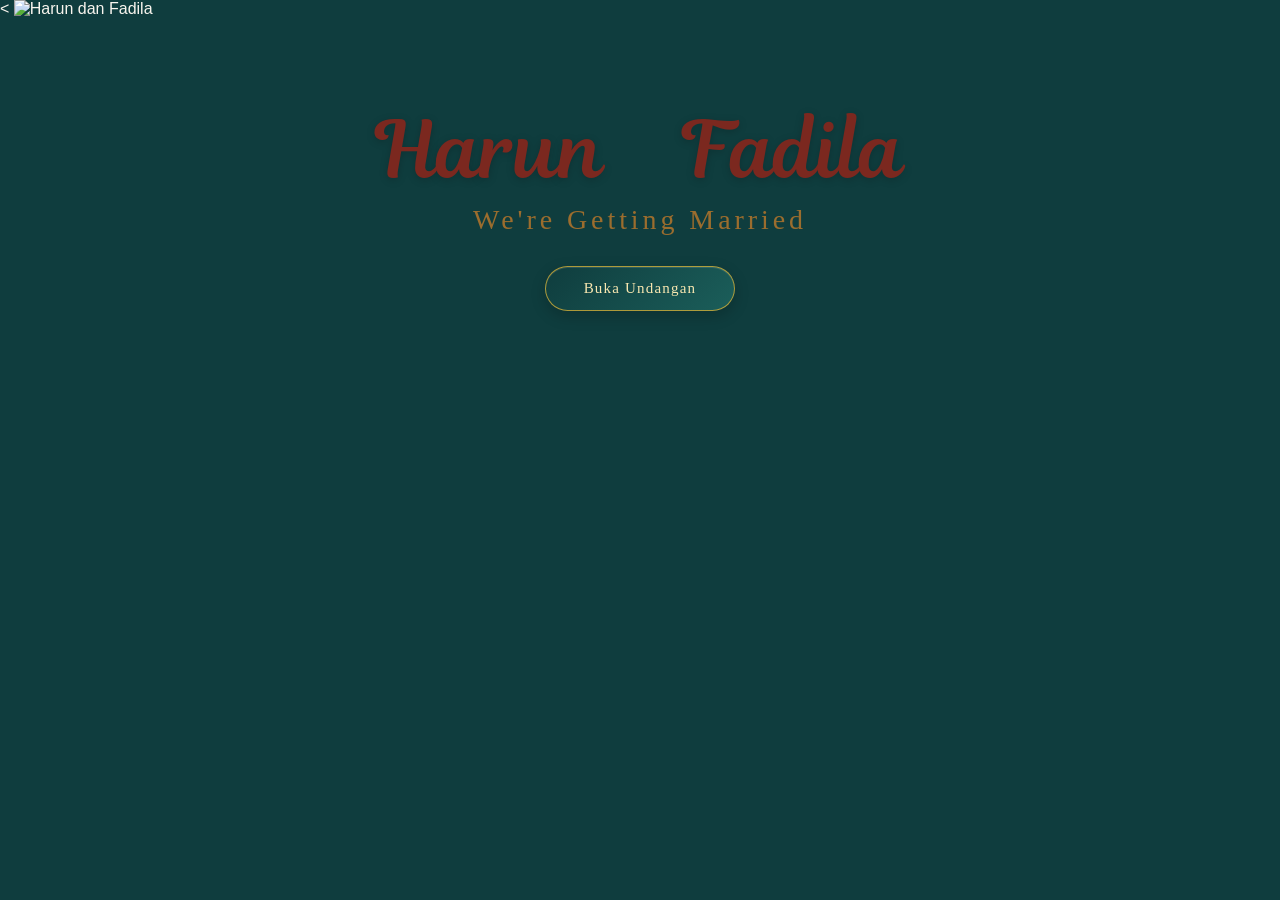
==== index.html @ ce391b6f "Rename Index.html to index.html" ====
<!DOCTYPE html>
<html lang="en">

<<head>

    <meta charset="UTF-8">
    <meta name="viewport" content="width=device-width, initial-scale=1.0">

    <title>HAIFA Wedding — Harun & Fadila</title>

    <meta name="description"
          content="The Wedding of Harun & Fadila — Indonesia • Türkiye">

    <!-- WhatsApp / Social Media Preview -->
    <meta property="og:type" content="website">
    <meta property="og:title" content="The Wedding of Harun & Fadila">
    <meta property="og:description"
          content="Dengan penuh kebahagiaan, kami mengundang Anda untuk hadir di hari istimewa kami.">
    
    <!-- NANTI kita isi setelah hosting -->
    <meta property="og:image" content="">
    <meta property="og:url" content="">

    <link rel="stylesheet" href="css/Style.css">

    <link rel="preconnect" href="https://fonts.googleapis.com">

    <link rel="preconnect"
          href="https://fonts.gstatic.com"
          crossorigin>

</head>

        <img src="images/Haifa-cover.png" alt="Harun dan Fadila">

        <div class="hero-content">
    <h1 class="couple-name">
    <span>Harun</span>

    <span class="rings">
    <span class="ring-test">♡</span>
</span>
    <span>Fadila</span>
</h1>
            <p>We're Getting Married</p>
            <button>Buka Undangan</button>
        </div>

    </div>

<script src="js/script.js"></script>
<script src="js/page5.js"></script>
<script src="js/wishes.js"></script>
</body>
</html>
---- css/Style.css ----
*{
    box-sizing:border-box;
}

html{
    scroll-behavior:smooth;
}

body{
    margin:0;
    background:#0F3D3E;
    color:#F8F5EE;
    font-family:Arial,sans-serif;
}


/* =====================================
   FONT
===================================== */

@font-face{
    font-family:"Magnolia Script";
    src:url("../font/Magnolia Script.otf") format("opentype");
    font-weight:normal;
    font-style:normal;
}


/* =====================================
   HALAMAN 1 — COVER
===================================== */

.hero{
    min-height:100vh;
    position:relative;
    display:flex;
    justify-content:center;
    align-items:center;
    overflow:hidden;
}


/* Cover image */

.hero img{
    position:absolute;
    width:100%;
    height:100%;
    object-fit:contain;
    display:block;
    animation:coverFadeIn 1.8s ease-out forwards;
}


/* Dark overlay */

.hero::after{
    content:"";
    position:absolute;
    inset:0;
    background:rgba(0,0,0,.08);
    z-index:1;
    pointer-events:none;
}


/* Golden sparkle layer */

.hero::before{
    content:"";
    position:absolute;
    inset:-20%;
    z-index:1;
    pointer-events:none;

    background:
        radial-gradient(
            circle at 18% 22%,
            rgba(255,255,255,.65) 0,
            rgba(255,255,255,.25) 2px,
            transparent 5px
        ),
        radial-gradient(
            circle at 78% 28%,
            rgba(212,175,55,.65) 0,
            rgba(212,175,55,.25) 2px,
            transparent 5px
        ),
        radial-gradient(
            circle at 30% 72%,
            rgba(255,255,255,.5) 0,
            rgba(255,255,255,.18) 2px,
            transparent 5px
        ),
        radial-gradient(
            circle at 84% 78%,
            rgba(212,175,55,.55) 0,
            rgba(212,175,55,.2) 2px,
            transparent 5px
        );

    animation:ornamentFloat 10s ease-in-out infinite;
}


/* =====================================
   HERO CONTENT
===================================== */

.hero-content{
    position:relative;
    z-index:2;

    display:flex;
    flex-direction:column;
    align-items:center;
    justify-content:center;

    width:100%;
    height:100%;

    text-align:center;

    padding:10vh 10vw 13vh;

    color:#6b251d;
}


/* Nama mempelai */

.hero-content h1{
    font-family:"Magnolia Script",cursive;
    font-weight:normal;

    font-size:clamp(48px,12vw,78px);

    line-height:1.1;
    letter-spacing:0;

    margin:0 0 10px;

    color:#7b281f;

    text-shadow:
        0 2px 8px rgba(0,0,0,.18);
}


/* Couple name */

.couple-name{
    font-family:"Magnolia Script",cursive !important;

    font-size:clamp(48px,12vw,78px);

    font-weight:normal;
    line-height:1.1;

    display:flex;
    justify-content:center;
    align-items:center;

    gap:12px;

    margin:0;

    opacity:1 !important;
    animation:none !important;
}


/* Semua bagian nama */

.couple-name span{
    display:inline-block;

    opacity:0;
    transform:translateY(25px);
}


/* Harun */

.couple-name span:nth-child(1){
    animation:namaMasuk 1s ease-out .8s forwards;
}


/* Fadila */

.couple-name span:nth-child(3){
    animation:namaMasuk 1s ease-out 2.1s forwards;
}


/* =====================================
   CINCIN
===================================== */

/* =====================================
   CINCIN DI ANTARA NAMA
===================================== */

.couple-name .rings{
    display:inline-flex !important;

    width:55px !important;
    height:45px !important;

    align-items:center;
    justify-content:center;

    flex-shrink:0;

    opacity:0 !important;

    transform:scale(.4);

    animation:ringsMasuk .9s ease-out 1.6s forwards !important;
}


.couple-name .rings img{
    display:block !important;

    width:100% !important;
    height:100% !important;

    object-fit:contain;

    opacity:1 !important;

    visibility:visible !important;
}


/* Animasi cincin */

@keyframes ringsMasuk{

    0%{
        opacity:0;
        transform:scale(.4);
    }

    70%{
        opacity:1;
        transform:scale(1.15);
    }

    100%{
        opacity:1;
        transform:scale(1);
    }
}


/* HP */

@media(max-width:600px){

    .couple-name .rings{
        width:45px !important;
        height:38px !important;
    }
}


/* =====================================
   HERO SUBTITLE
===================================== */

.hero-content p{
    font-family:"Cinzel",serif;

    font-size:clamp(17px,4.8vw,28px);

    font-weight:500;

    letter-spacing:.14em;

    color:#9b6d2e;

    margin:0;

    opacity:0;

    animation:textReveal 1s ease-out 1.6s forwards;
}


/* =====================================
   TOMBOL COVER
===================================== */

.hero-content button{
    position:relative;
    top:30px;

    opacity:0;

    animation:
        buttonReveal 1s ease-out 2s forwards,
        buttonFloat 3s ease-in-out 3s infinite;
}


/* =====================================
   GENERAL BUTTON
===================================== */

button,
.btn,
.button,
a.btn,
a.button{

    font-family:Georgia,serif;

    font-size:15px;
    letter-spacing:1.2px;

    text-decoration:none;

    display:inline-flex;

    align-items:center;
    justify-content:center;

    min-width:190px;

    padding:13px 28px;

    border:1px solid rgba(212,175,55,.8);

    border-radius:30px;

    background:
        linear-gradient(
            135deg,
            #0f3d3e,
            #1b5e5a
        );

    color:#f8e7b0;

    cursor:pointer;

    box-shadow:
        0 5px 15px rgba(0,0,0,.20),
        inset 0 1px 0 rgba(255,255,255,.12);

    transition:
        transform .3s ease,
        box-shadow .3s ease,
        background .3s ease,
        color .3s ease;
}


button:hover,
.btn:hover,
.button:hover,
a.btn:hover,
a.button:hover{

    background:
        linear-gradient(
            135deg,
            #c9a227,
            #e6c765
        );

    color:#0f3d3e;

    transform:translateY(-3px);

    box-shadow:
        0 8px 20px rgba(0,0,0,.25),
        0 0 12px rgba(212,175,55,.35);
}


button:active,
.btn:active,
.button:active,
a.btn:active,
a.button:active{

    transform:translateY(0);

    box-shadow:
        0 3px 8px rgba(0,0,0,.2);
}


/* =====================================
   BUKA UNDANGAN
===================================== */

.open-invitation,
.btn-open,
#openInvitation{

    min-width:210px;

    background:
        linear-gradient(
            135deg,
            #c9a227,
            #e6c765
        );

    color:#0f3d3e;

    font-weight:bold;

    box-shadow:
        0 6px 18px rgba(0,0,0,.25),
        0 0 15px rgba(212,175,55,.25);
}


.open-invitation:hover,
.btn-open:hover,
#openInvitation:hover{

    background:#0f3d3e;

    color:#f8e7b0;

    border-color:#e6c765;
}


/* =====================================
   KILAUAN BINTANG COVER
===================================== */

.hero-content::before{

    content:"✦";

    position:absolute;

    top:18%;
    left:18%;

    font-size:15px;

    color:#D4AF37;

    opacity:0;

    pointer-events:none;

    animation:sparkleOne 4s ease-in-out infinite;
}


.hero-content::after{

    content:"✦";

    position:absolute;

    right:18%;
    bottom:25%;

    font-size:12px;

    color:#D4AF37;

    opacity:0;

    pointer-events:none;

    animation:sparkleTwo 5s ease-in-out 1.5s infinite;
}


/* =====================================
   HALAMAN 2,3,4
===================================== */

.wedding-page{

    min-height:100vh;

    width:100%;

    position:relative;

    display:flex;

    justify-content:center;

    align-items:flex-start;

    padding:70px 25px;

    background:
        radial-gradient(
            circle at center,
            #1B5E5A 0%,
            #0F3D3E 70%
        );

    color:#F8F5EE;

    text-align:center;

    overflow:hidden;
}


/* Bingkai halaman */

.wedding-page::before{

    content:"";

    position:absolute;

    top:10px;
    left:16px;
    right:16px;
    bottom:16px;

    border:1px solid rgba(212,175,55,.45);

    pointer-events:none;

    z-index:1;
}


/* Ornamen atas */

.wedding-page::after{

    content:"✿";

    position:absolute;

    top:10px;
    left:50%;

    transform:translateX(-50%);

    color:#D4AF37;

    font-size:25px;

    text-shadow:
        12px 4px 0 rgba(212,175,55,.45),
        -12px 4px 0 rgba(212,175,55,.45);

    pointer-events:none;

    z-index:2;
}


/* =====================================
   HALAMAN 2
===================================== */

.wedding-content{

    width:100%;

    max-width:600px;

    position:relative;

    animation:fadeIn 1.2s ease;

    z-index:3;
}


.wedding-label{

    margin-top:25px;
    margin-bottom:0;

    font-size:13px;

    letter-spacing:5px;

    color:#D4AF37;
}


.gold-line{

    width:70px;
    height:1px;

    margin:22px auto;

    background:#D4AF37;
}


.wedding-content h1{

    margin:0;

    font-family:"Great Vibes",cursive;

    font-size:clamp(42px,10vw,70px);

    font-weight:500;

    line-height:1;

    color:#F8F5EE;
}


/* =====================================
   ORANG TUA
===================================== */

.parents{

    margin:10px 0 15px;

    font-family:"Cormorant Garamond",serif;

    font-size:18px;

    line-height:1.5;

    color:#CFC9BD;
}


.parents strong{

    color:#F8F5EE;

    font-weight:500;
}


.couple-symbol{

    margin:8px 0;

    font-family:"Cormorant Garamond",serif;

    font-size:42px;

    color:#D4AF37;
}


/* =====================================
   FOTO ORANG
===================================== */

.person{

    text-align:center;

    margin:20px auto;
}


.person-photo{

    width:150px;
    height:150px;

    margin:0 auto;

    border-radius:50%;

    overflow:hidden;

    border:3px solid #D4AF37;

    box-shadow:
        0 8px 25px rgba(0,0,0,.22),
        0 0 0 5px rgba(212,175,55,.08),
        0 0 18px rgba(212,175,55,.18);

    transition:
        transform .5s ease,
        box-shadow .5s ease;
}


.person-photo img{

    width:100%;
    height:100%;

    object-fit:cover;

    display:block;
}


/* Nama */

.person h1{

    margin:14px 0 6px;

    font-family:Georgia,serif;

    font-size:18px;

    font-weight:300;

    color:#D4AF37;
}


/* =====================================
   ANIMASI FOTO HALAMAN 2
===================================== */

.page-two .groom .person-photo{

    opacity:0;

    transform:
        translateX(-70px)
        scale(.85);

    animation:
        groomPhotoIn 1.2s ease-out .8s forwards,
        goldenGlow 4s ease-in-out 2s infinite;
}


.page-two .bride .person-photo{

    opacity:0;

    transform:
        translateX(70px)
        scale(.85);

    animation:
        bridePhotoIn 1.2s ease-out 1.8s forwards,
        goldenGlow 4s ease-in-out 3s infinite;
}


.page-two .person-photo:hover{

    transform:scale(1.04);

    box-shadow:
        0 10px 30px rgba(212,175,55,.35);
}


/* =====================================
   FOTO COUPLE FRAME
===================================== */

.couple-frame{

    width:min(72vw,300px);

    aspect-ratio:3 / 4;

    margin:25px auto;

    padding:7px;

    border:1px solid #D4AF37;

    border-radius:150px 150px 20px 20px;

    background:rgba(212,175,55,.08);

    overflow:hidden;
}


.couple-frame img{

    width:100%;
    height:100%;

    object-fit:cover;

    display:block;

    border-radius:
        145px 145px 15px 15px;
}


/* =====================================
   PESAN
===================================== */

.wedding-message{

    margin-top:25px;

    font-size:16px;

    line-height:1.8;

    color:#EAE7DF;
}


.wedding-message.english{

    margin-top:12px;

    font-family:"Cormorant Garamond",serif;

    font-size:20px;

    font-style:italic;

    color:#D8D3C8;
}


.ornament{

    margin:25px 0 15px;

    font-size:25px;

    color:#D4AF37;
}


.wedding-date{

    margin:0;

    font-size:20px;

    letter-spacing:6px;

    color:#D4AF37;
}


.location{

    margin-top:12px;

    font-size:13px;

    letter-spacing:3px;

    color:#CFCBC2;
}


.next-page{

    margin-top:30px;

    padding:13px 30px;

    border:1px solid #D4AF37;

    border-radius:30px;

    background:transparent;

    color:#D4AF37;

    font-size:14px;

    letter-spacing:2px;

    cursor:pointer;

    transition:.3s;
}


.next-page:hover{

    background:#D4AF37;

    color:#0F3D3E;
}


/* =====================================
   HALAMAN 3 — OUR STORY
===================================== */

.story-section{

    width:100%;

    max-width:600px;

    text-align:center;

    position:relative;

    z-index:3;
}


.story-line{

    width:1px;

    height:50px;

    margin:0 auto 25px;

    background:#D4AF37;
}


.story-label{

    margin:0;

    font-size:12px;

    letter-spacing:5px;

    color:#D4AF37;
}


.story-section h2{

    margin:25px 0 30px;

    font-family:"Cormorant Garamond",serif;

    font-size:clamp(40px,10vw,65px);

    font-weight:500;

    line-height:1;

    color:#F8F5EE;
}


.story-text{

    font-size:16px;

    line-height:1.9;

    color:#E6E2D9;

    margin:0 auto 20px;
}


.story-text.english{

    font-family:"Cormorant Garamond",serif;

    font-size:20px;

    font-style:italic;

    color:#CFC9BD;
}


.story-moment{

    margin:45px auto;

    padding:30px 20px;

    border:1px solid rgba(212,175,55,.3);

    border-radius:20px;

    background:rgba(0,0,0,.08);
}


.story-date{

    display:block;

    font-size:11px;

    letter-spacing:4px;

    color:#D4AF37;

    margin-bottom:20px;
}


.story-quote{

    font-family:"Cormorant Garamond",serif;

    font-size:26px;

    line-height:1.5;

    color:#F8F5EE;

    margin:25px auto 10px;
}


.story-quote.english{

    font-size:23px;

    font-style:italic;

    color:#D8D1C5;
}


.story-note{

    font-size:13px;

    letter-spacing:1px;

    color:#D4AF37;

    margin-top:5px;
}


.story-note.english{

    font-family:"Cormorant Garamond",serif;

    font-size:17px;

    font-style:italic;

    color:#BDB7AC;
}


.story-chapter{

    margin-top:60px;
}


.story-final{

    text-align:center;

    margin-top:70px;

    padding-bottom:30px;
}


.story-final-line{

    width:60px;

    height:1px;

    margin:15px auto;

    background:#D4AF37;
}


.story-final p{

    font-family:"Cormorant Garamond",serif;

    font-size:28px;

    font-style:italic;

    color:#F8F5EE;
}


.story-final span{

    display:block;

    margin-top:20px;

    font-family:"Cormorant Garamond",serif;

    font-size:32px;

    color:#D4AF37;
}


/* =====================================
   HALAMAN 4 — WEDDING DETAIL
===================================== */

.details-section{

    width:100%;

    max-width:600px;

    text-align:center;

    position:relative;

    z-index:3;
}


.details-section h2{

    margin:25px 0 40px;

    font-family:"Cormorant Garamond",serif;

    font-size:clamp(42px,10vw,65px);

    font-weight:500;

    color:#F8F5EE;
}


/* =====================================
   TANGGAL
===================================== */

.date-card{

    display:flex;

    flex-direction:column;

    align-items:center;

    padding:25px 20px;

    border-top:1px solid rgba(212,175,55,.35);

    border-bottom:1px solid rgba(212,175,55,.35);
}


.date-day{

    font-family:"Cormorant Garamond",serif;

    font-size:75px;

    line-height:.9;

    color:#D4AF37;
}


.date-month{

    margin-top:10px;

    font-size:13px;

    letter-spacing:7px;

    color:#F8F5EE;
}


.date-year{

    margin-top:8px;

    font-family:"Cormorant Garamond",serif;

    font-size:25px;

    color:#CFC9BD;
}


.details-ornament{

    margin:25px 0;

    font-size:24px;

    color:#D4AF37;
}


/* =====================================
   COUNTDOWN
===================================== */

.countdown{

    display:flex;

    justify-content:center;

    align-items:center;

    gap:8px;

    width:100%;

    max-width:420px;

    margin:20px auto 30px;
}


.count-box{

    width:78px;

    padding:12px 5px;

    border:1px solid rgba(212,175,55,.35);

    border-radius:12px;

    background:rgba(0,0,0,.08);
}


.count-box span{

    display:block;

    font-family:"Cormorant Garamond",serif;

    font-size:30px;

    line-height:1;

    color:#D4AF37;
}


.count-box small{

    display:block;

    margin-top:6px;

    font-size:8px;

    letter-spacing:1px;

    color:#CFC9BD;
}


/* =====================================
   AKAD
===================================== */

.event-card{

    margin:20px auto;

    padding:30px 20px;

    border:1px solid rgba(212,175,55,.3);

    border-radius:20px;

    background:rgba(0,0,0,.08);
}


.event-label{

    display:block;

    font-size:11px;

    letter-spacing:4px;

    color:#D4AF37;
}


.event-time{

    margin:20px 0 5px;

    font-family:"Cormorant Garamond",serif;

    font-size:38px;

    color:#F8F5EE;
}


.event-note{

    margin:0;

    font-family:"Cormorant Garamond",serif;

    font-style:italic;

    color:#CFC9BD;
}


/* =====================================
   LOKASI
===================================== */

.location-card{

    margin-top:25px;

    padding:30px 20px;

    border:1px solid rgba(212,175,55,.3);

    border-radius:20px;
}


.location-card h3{

    margin:20px 0 15px;

    font-family:"Cormorant Garamond",serif;

    font-size:28px;

    font-weight:500;

    color:#F8F5EE;
}


.location-card p{

    font-size:15px;

    line-height:1.9;

    color:#D8D3C8;
}


.details-message{

    margin:40px auto 15px;

    font-size:16px;

    line-height:1.9;

    color:#E6E2D9;
}


.details-message.english{

    font-family:"Cormorant Garamond",serif;

    font-size:20px;

    font-style:italic;

    color:#CFC9BD;
}


/* =====================================
   HALAMAN 5
===================================== */

.page-five{

    min-height:100vh;

    padding:45px 20px 50px;

    box-sizing:border-box;
}


.page-five .location-section{

    width:100%;

    max-width:700px;

    margin:0 auto;

    text-align:center;
}


.page-five .story-label{

    margin:10px 0 8px;
}


.page-five h2{

    margin:18px 0 12px;
}


.page-five .venue-card{

    margin:10px auto;

    padding:5px 20px;
}


.page-five .venue-card h3{

    margin:10px 0;
}


.page-five .venue-card p{

    margin:10px 0;

    line-height:1.6;
}


/* =====================================
   GOOGLE MAP
===================================== */

.page-five .map-card{

    width:100%;

    height:150px;

    overflow:hidden;

    border-radius:18px;

    margin:12px auto;
}


.page-five .map-button{

    display:inline-block;

    padding:11px 28px;

    margin:8px 0;

    border:1px solid #D4AF37;

    border-radius:30px;

    background:transparent;

    color:inherit;

    text-decoration:none;
}


/* =====================================
   RSVP
===================================== */

.page-five .rsvp-section{

    margin-top:-30px;

    padding:18px 10px 10px;
}


.page-five .rsvp-section h2{

    margin:5px 0 8px;
}


.page-five .rsvp-text{

    margin:5px 0;
}


/* =====================================
   WEDDING GIFT
===================================== */

.page-five .gift-section{

    margin:0;

    padding:18px 10px 10px;
}


.page-five .gift-section h2{

    margin:5px 0 8px;
}


.page-five .gift-text{

    margin:5px 0 12px;
}


/* =====================================
   ACCOUNT CARD
===================================== */

.page-five .account-card{

    width:100%;

    max-width:360px;

    margin:10px auto;

    padding:20px;

    border:1px solid rgba(212,175,55,.5);

    border-radius:18px;

    background:rgba(255,255,255,.04);

    text-align:center;
}


.page-five .bank-name{

    margin:0 0 8px;
}


.page-five .account-number{

    margin:5px 0;

    font-size:24px;

    letter-spacing:2px;
}


.page-five .account-holder{

    display:block !important;

    visibility:visible !important;

    opacity:1 !important;

    margin:5px 0 0 !important;

    padding:0 !important;

    color:#ffffff !important;

    font-size:14px;

    line-height:1.5;
}


.parent-location{

    margin-top:4px;

    font-size:12px;

    letter-spacing:1px;

    opacity:.75;
}


/* =====================================
   PAGE 5 → PAGE 6
===================================== */

.page-five-next{

    width:100%;

    text-align:center;

    margin-top:5px;

    padding:0 0 10px;
}


.page-five-next #wishesButton{

    position:static !important;

    display:inline-block !important;

    margin:0 auto !important;

    padding:11px 28px;

    transform:none !important;

    float:none !important;
}


/* =====================================
   HILANGKAN GARIS DI PAGE 5 & 6
===================================== */

.page-five .story-line,
.page-six .story-line{

    display:none !important;
}


/* =====================================
   ANIMATIONS
===================================== */

@keyframes fadeIn{

    from{

        opacity:0;

        transform:translateY(25px);
    }

    to{

        opacity:1;

        transform:translateY(0);
    }
}


@keyframes coverFadeIn{

    from{

        opacity:0;

        transform:scale(1.04);
    }

    to{

        opacity:1;

        transform:scale(1);
    }
}


@keyframes textReveal{

    from{

        opacity:0;

        transform:translateY(18px);
    }

    to{

        opacity:1;

        transform:translateY(0);
    }
}


@keyframes buttonReveal{

    from{

        opacity:0;

        transform:
            translateY(20px)
            scale(.95);
    }

    to{

        opacity:1;

        transform:
            translateY(0)
            scale(1);
    }
}


@keyframes buttonFloat{

    0%{
        transform:translateY(0);
    }

    50%{
        transform:translateY(-5px);
    }

    100%{
        transform:translateY(0);
    }
}


@keyframes namaMasuk{

    from{

        opacity:0;

        transform:translateY(25px);
    }

    to{

        opacity:1;

        transform:translateY(0);
    }
}


@keyframes ringsMasuk{

    0%{

        opacity:0;

        transform:scale(.4);
    }

    70%{

        opacity:1;

        transform:scale(1.15);
    }

    100%{

        opacity:1;

        transform:scale(1);
    }
}


@keyframes groomPhotoIn{

    from{

        opacity:0;

        transform:
            translateX(-70px)
            scale(.85);
    }

    to{

        opacity:1;

        transform:
            translateX(0)
            scale(1);
    }
}


@keyframes bridePhotoIn{

    from{

        opacity:0;

        transform:
            translateX(70px)
            scale(.85);
    }

    to{

        opacity:1;

        transform:
            translateX(0)
            scale(1);
    }
}


@keyframes goldenGlow{

    0%{

        box-shadow:
            0 8px 25px rgba(0,0,0,.22),
            0 0 0 5px rgba(212,175,55,.08),
            0 0 12px rgba(212,175,55,.12);
    }

    50%{

        box-shadow:
            0 8px 25px rgba(0,0,0,.22),
            0 0 0 5px rgba(212,175,55,.12),
            0 0 28px rgba(212,175,55,.35);
    }

    100%{

        box-shadow:
            0 8px 25px rgba(0,0,0,.22),
            0 0 0 5px rgba(212,175,55,.08),
            0 0 12px rgba(212,175,55,.12);
    }
}


@keyframes ornamentFloat{

    0%{

        transform:
            translate(0,0)
            scale(1);

        opacity:.45;
    }

    25%{

        transform:
            translate(10px,-12px)
            scale(1.03);

        opacity:.75;
    }

    50%{

        transform:
            translate(-8px,-20px)
            scale(1.06);

        opacity:.5;
    }

    75%{

        transform:
            translate(-14px,-8px)
            scale(1.03);

        opacity:.8;
    }

    100%{

        transform:
            translate(0,0)
            scale(1);

        opacity:.45;
    }
}


@keyframes sparkleOne{

    0%,100%{

        opacity:0;

        transform:
            scale(.4)
            rotate(0deg);
    }

    50%{

        opacity:.9;

        transform:
            scale(1.35)
            rotate(45deg);
    }
}


@keyframes sparkleTwo{

    0%,100%{

        opacity:0;

        transform:
            scale(.4)
            rotate(0deg);
    }

    50%{

        opacity:.75;

        transform:
            scale(1.25)
            rotate(45deg);
    }
}


/* =====================================
   MOBILE
===================================== */

@media(max-width:600px){

    .couple-name{

        gap:8px;

        font-size:
            clamp(44px,12vw,65px);
    }


    .couple-name .cincin{

        width:45px;

        height:38px;
    }


    .page-two .person-photo{

        width:165px;

        height:165px;
    }


    .hero::before{

        animation-duration:12s;
    }


    .hero-content::before{

        left:12%;

        top:16%;

        font-size:13px;
    }


    .hero-content::after{

        right:12%;

        bottom:23%;

        font-size:10px;
    }
}


@media(max-width:450px){

    .wedding-page{

        padding:55px 20px;
    }


    .countdown{

        gap:5px;

        margin:15px auto 25px;
    }


    .count-box{

        width:70px;

        padding:10px 3px;
    }


    .count-box span{

        font-size:26px;
    }


    .count-box small{

        font-size:7px;

        letter-spacing:.5px;
    }
}

/* =====================================================
   HAIFA WEDDING
   ORNAMEN FOTO MEMPELAI
   Ornamen berada di belakang foto
===================================================== */


/* Area foto */

.page-two .person-photo{
    position:relative;

    z-index:1;

    border:3px solid #D4AF37;

    box-shadow:
        0 8px 25px rgba(0,0,0,.22),
        0 0 0 5px rgba(212,175,55,.08),
        0 0 20px rgba(212,175,55,.18);

    background:transparent;

    overflow:visible;
}


/* =====================================================
   ORNAMEN DI BELAKANG FOTO
===================================================== */

.page-two .person-photo::before{

    content:"";

    position:absolute;

    width:135%;
    height:135%;

    left:50%;
    top:50%;

    transform:translate(-50%,-50%);

    background-image:
        url("../images/ornamen.png");

    background-repeat:no-repeat;

    background-position:center;

    background-size:contain;

    z-index:-1;

    pointer-events:none;

    opacity:.85;
}


/* =====================================================
   FOTO TETAP DI DEPAN
===================================================== */

.page-two .person-photo img{

    position:relative;

    z-index:2;

    width:100%;
    height:100%;

    object-fit:cover;

    display:block;

    border-radius:50%;
}


/* =====================================================
   MOBILE
===================================================== */

@media(max-width:600px){

    .page-two .person-photo::before{

        width:135%;
        height:135%;

    }

}
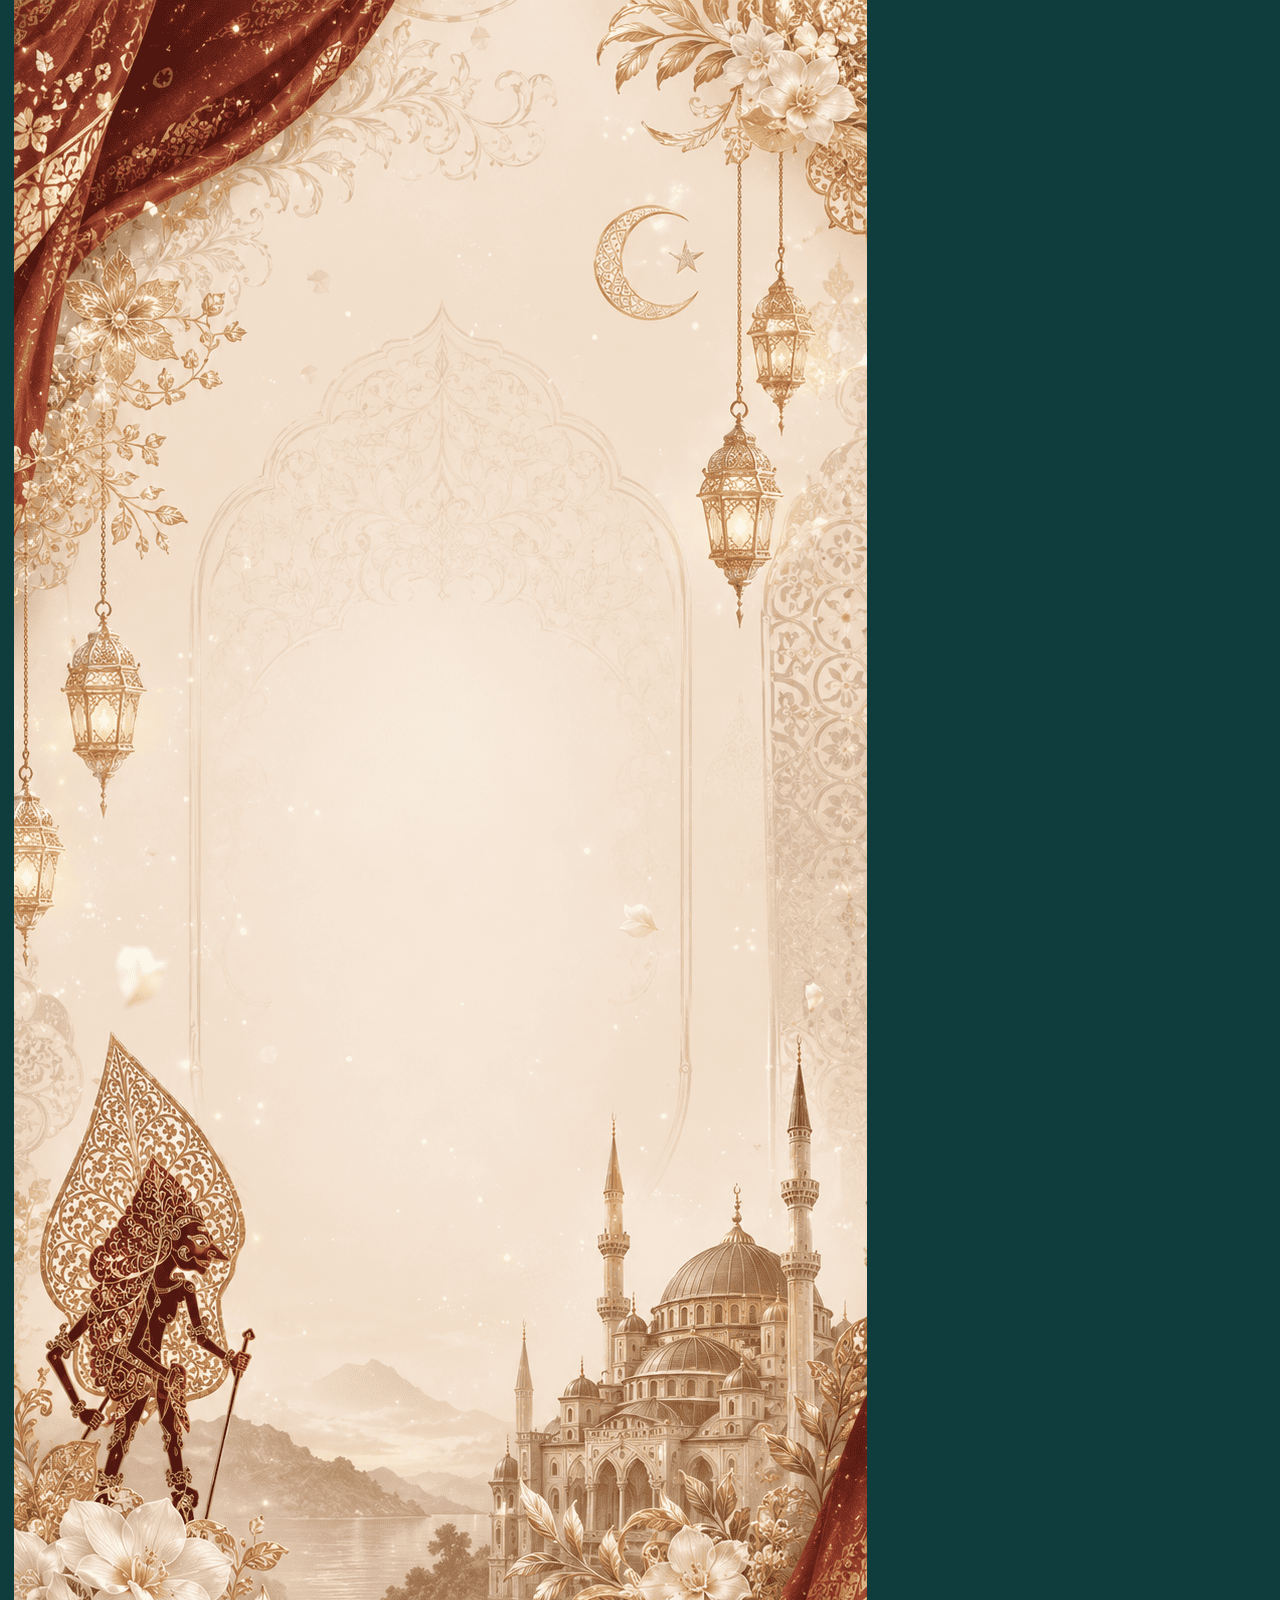
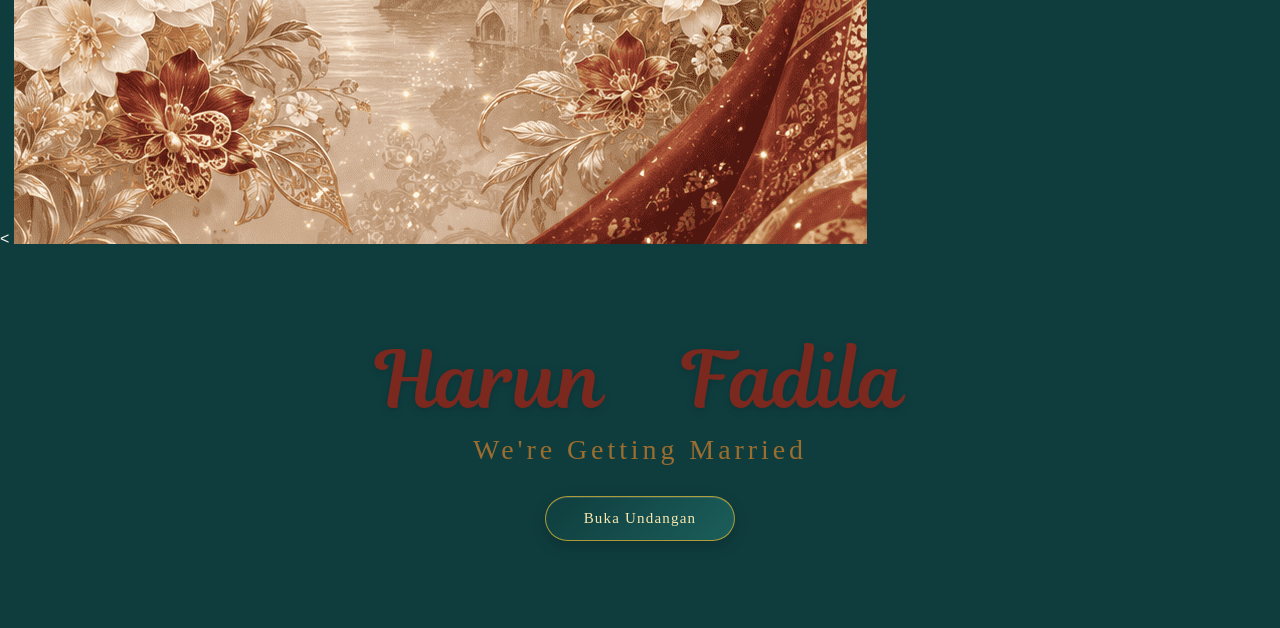
==== commit 631dbc7d: "Update index.html" ====
--- a/index.html
+++ b/index.html
@@ -31,7 +31,7 @@
 
 </head>
 
-        <img src="images/Haifa-cover.png" alt="Harun dan Fadila">
+        <img src="images/cover.png" alt="Harun dan Fadila">
 
         <div class="hero-content">
     <h1 class="couple-name">
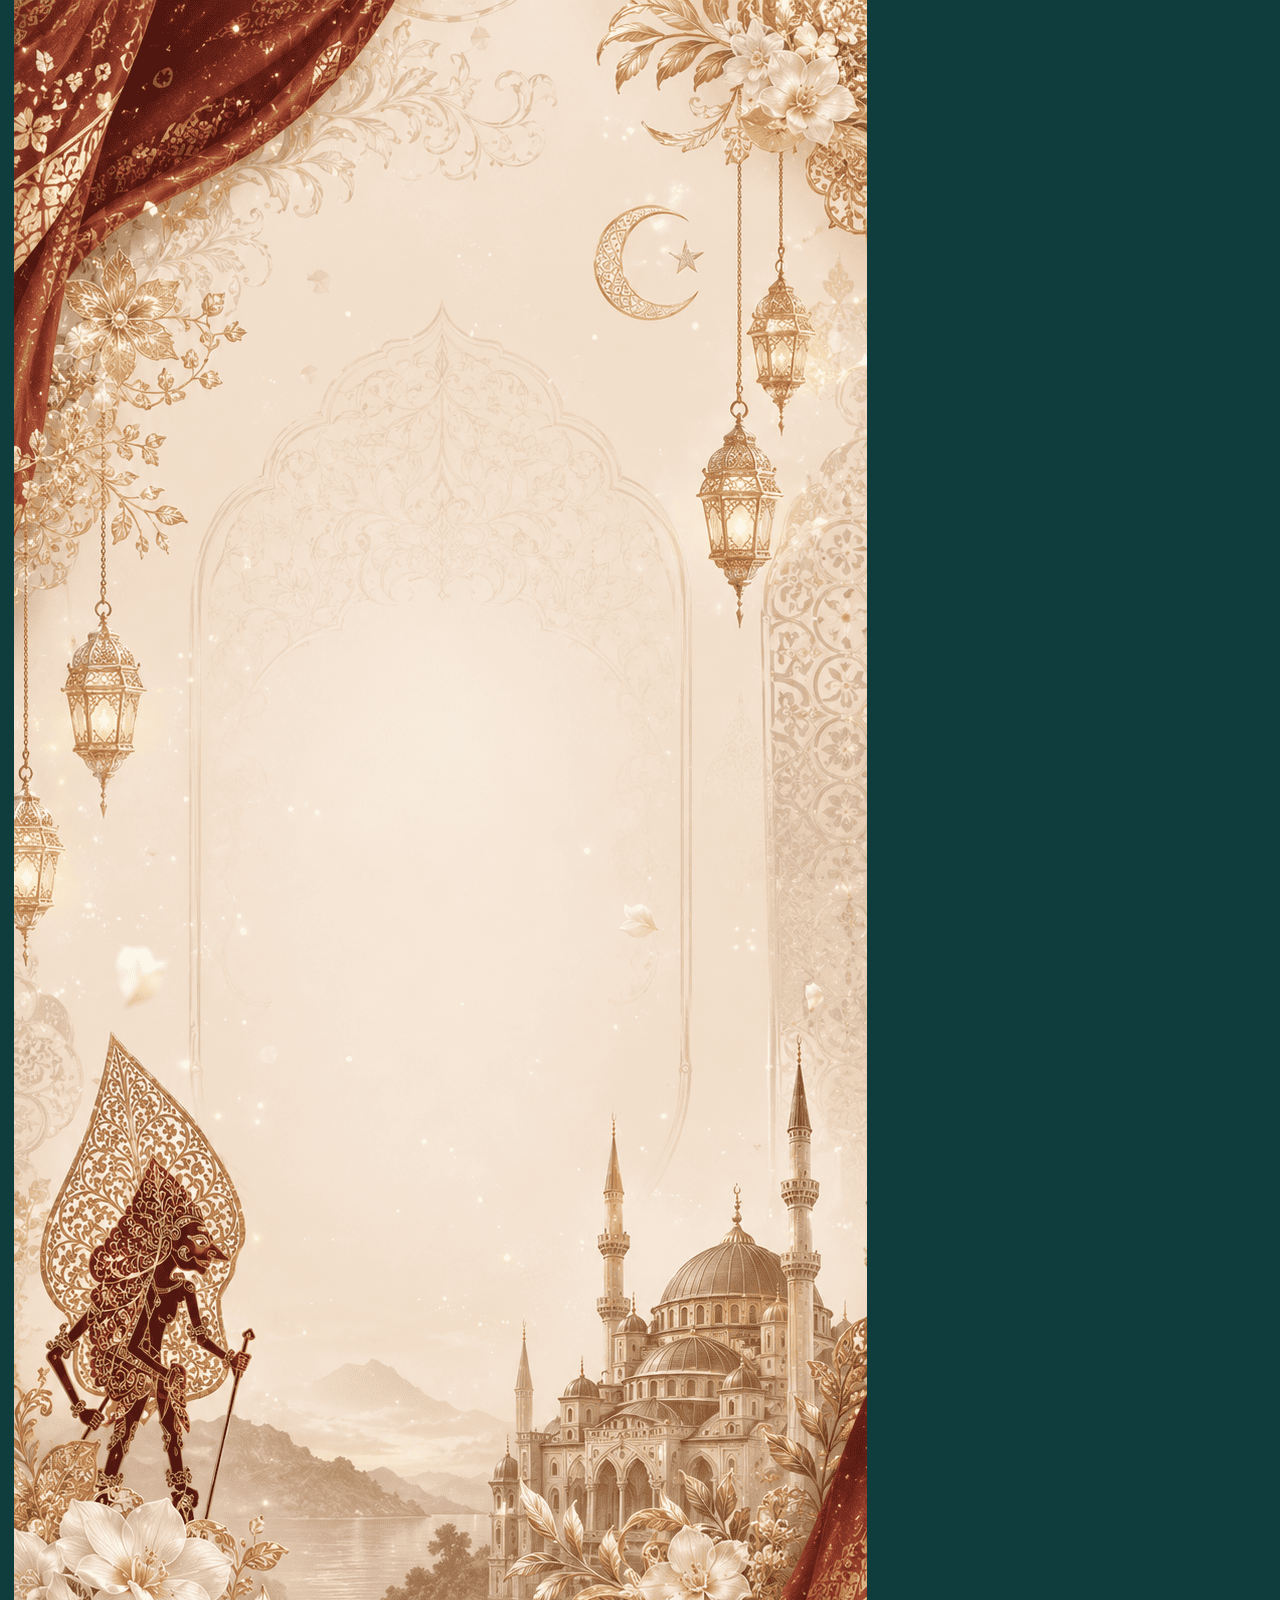
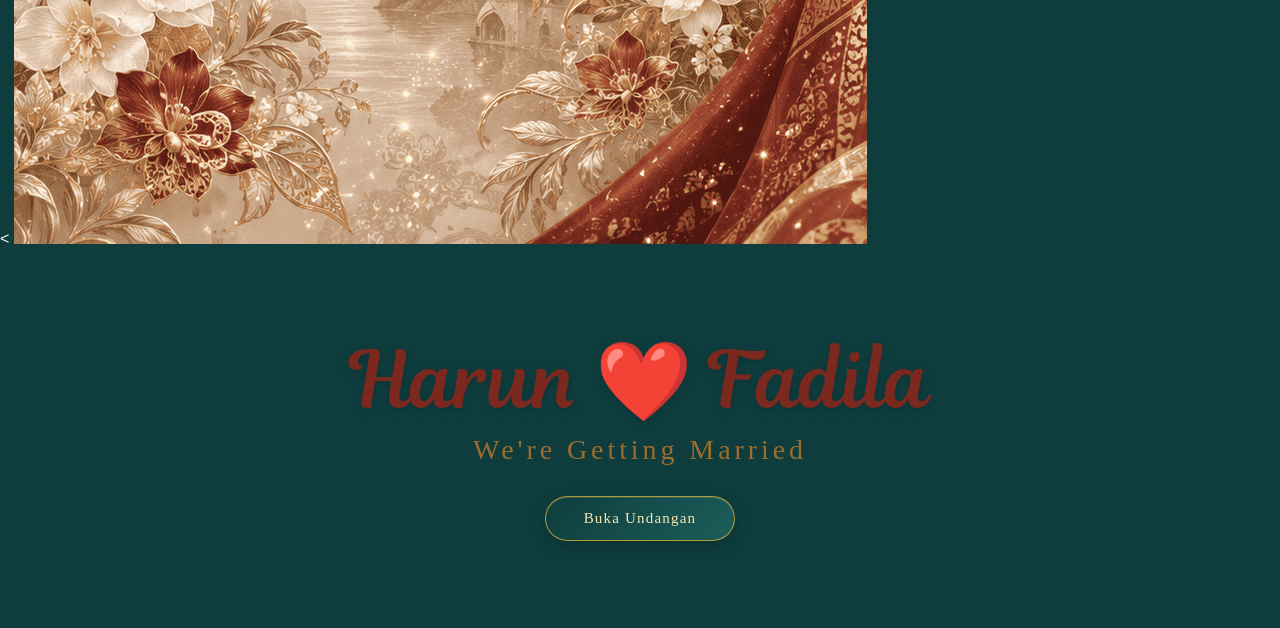
==== commit 41ca8550: "Update index.html" ====
--- a/index.html
+++ b/index.html
@@ -33,15 +33,8 @@
 
         <img src="images/cover.png" alt="Harun dan Fadila">
 
-        <div class="hero-content">
-    <h1 class="couple-name">
-    <span>Harun</span>
-
-    <span class="rings">
-    <span class="ring-test">♡</span>
-</span>
-    <span>Fadila</span>
-</h1>
+                <div class="hero-content">
+            <h1>Harun ❤️ Fadila</h1>
             <p>We're Getting Married</p>
             <button>Buka Undangan</button>
         </div>
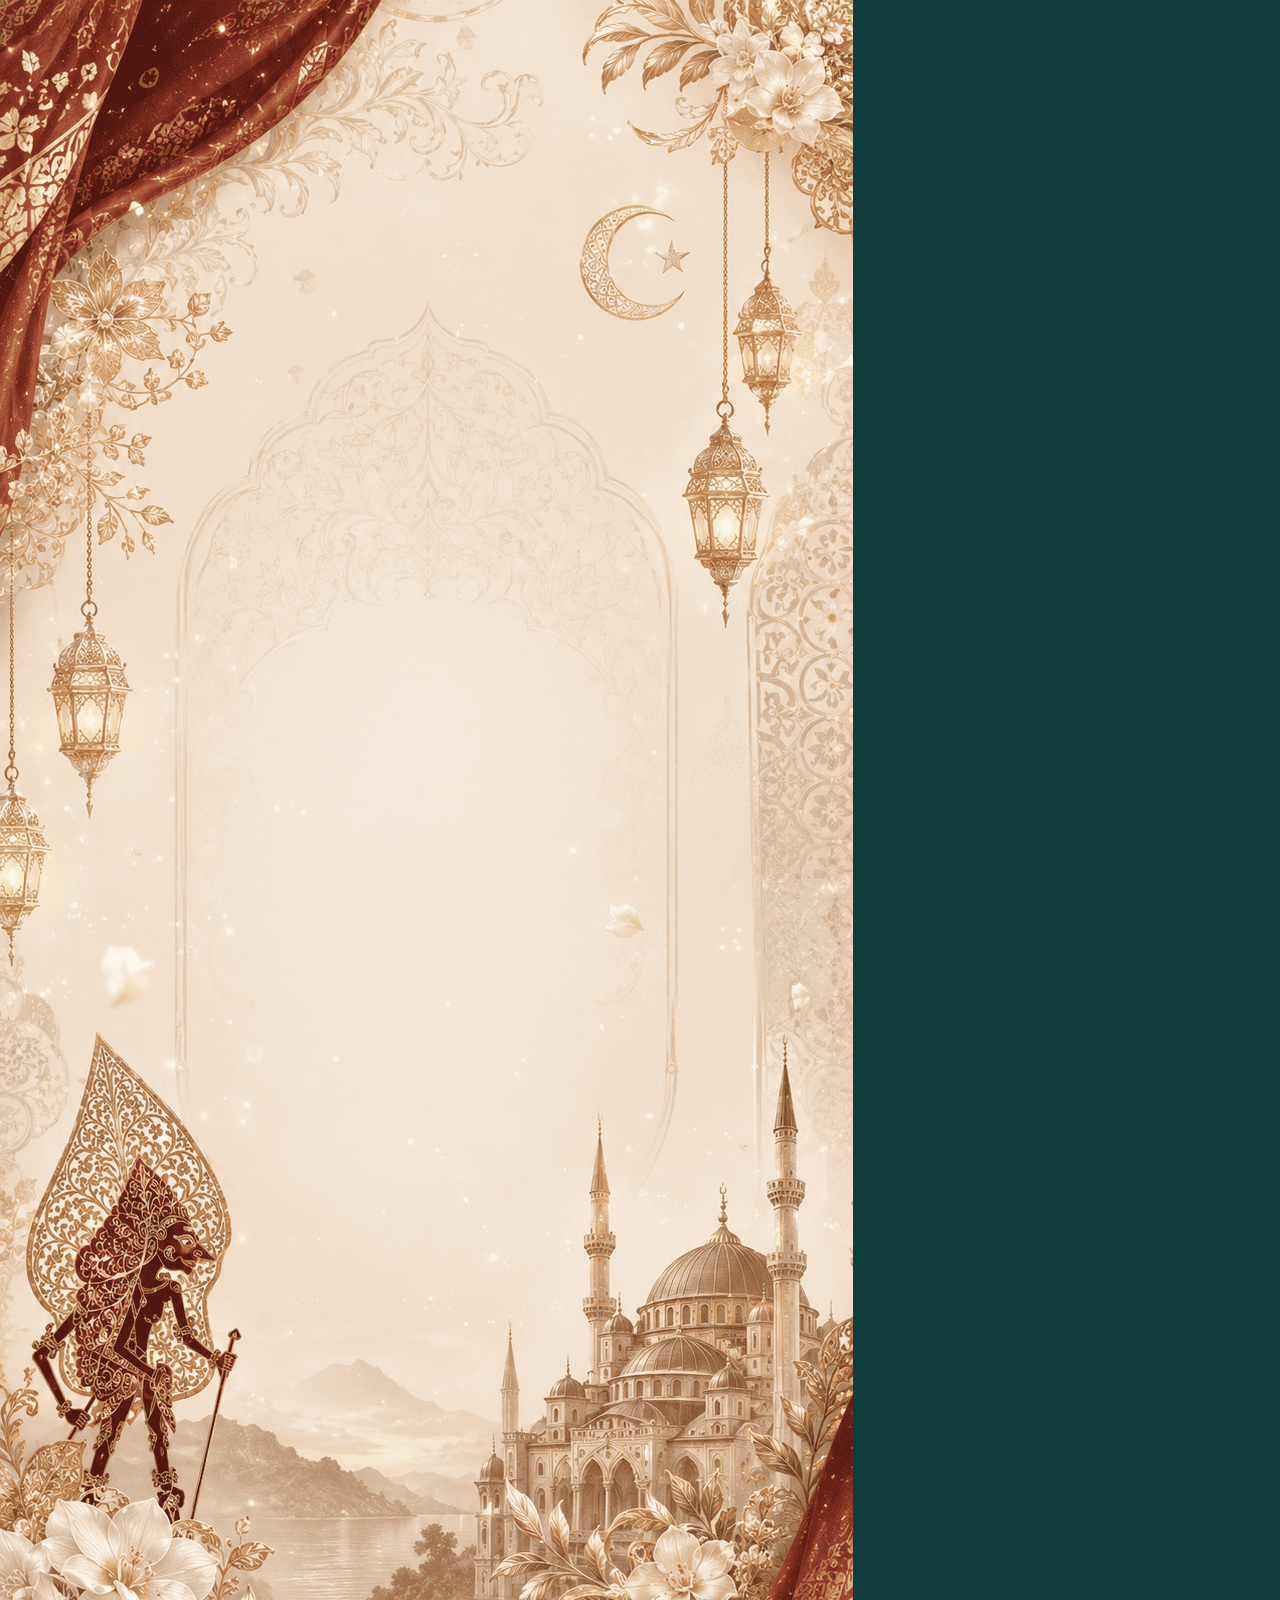
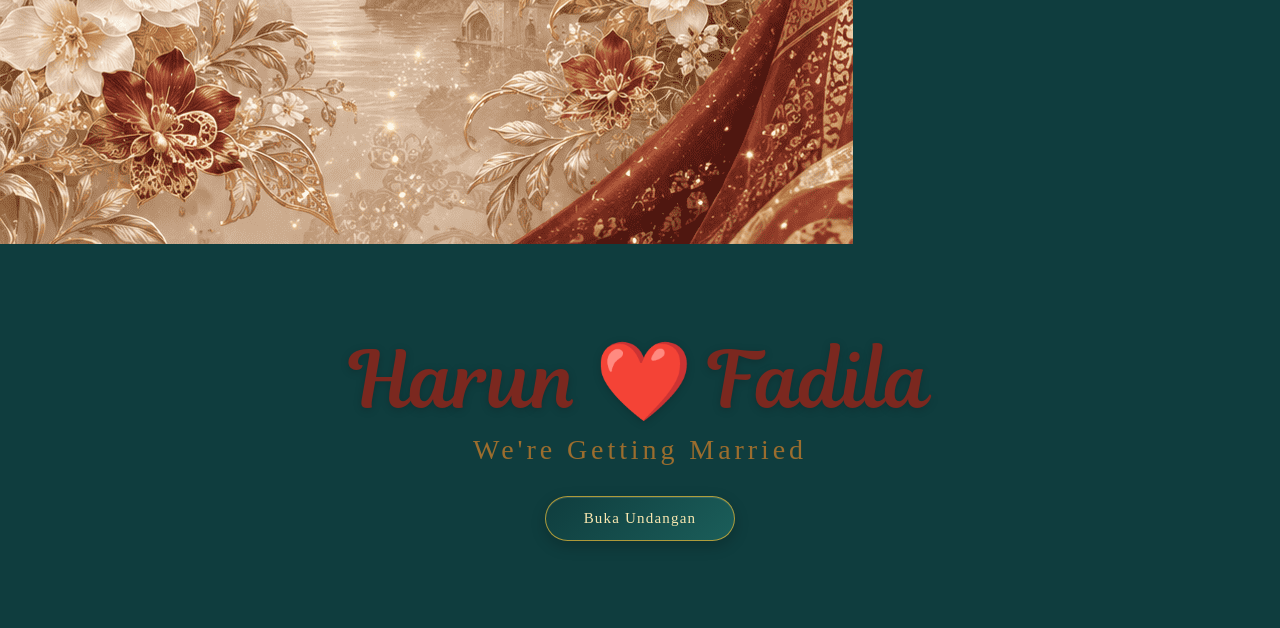
==== commit fcf78b68: "Update index.html" ====
--- a/index.html
+++ b/index.html
@@ -1,7 +1,7 @@
 <!DOCTYPE html>
 <html lang="en">
 
-<<head>
+<head>
 
     <meta charset="UTF-8">
     <meta name="viewport" content="width=device-width, initial-scale=1.0">
@@ -30,7 +30,7 @@
           crossorigin>
 
 </head>
-
+<body>
         <img src="images/cover.png" alt="Harun dan Fadila">
 
                 <div class="hero-content">
@@ -39,10 +39,12 @@
             <button>Buka Undangan</button>
         </div>
 
-    </div>
+    </section>
 
 <script src="js/script.js"></script>
+    
 <script src="js/page5.js"></script>
+    
 <script src="js/wishes.js"></script>
 </body>
 </html>
--- a/css/Style.css
+++ b/css/Style.css
@@ -193,80 +193,6 @@
     animation:namaMasuk 1s ease-out 2.1s forwards;
 }
 
-
-/* =====================================
-   CINCIN
-===================================== */
-
-/* =====================================
-   CINCIN DI ANTARA NAMA
-===================================== */
-
-.couple-name .rings{
-    display:inline-flex !important;
-
-    width:55px !important;
-    height:45px !important;
-
-    align-items:center;
-    justify-content:center;
-
-    flex-shrink:0;
-
-    opacity:0 !important;
-
-    transform:scale(.4);
-
-    animation:ringsMasuk .9s ease-out 1.6s forwards !important;
-}
-
-
-.couple-name .rings img{
-    display:block !important;
-
-    width:100% !important;
-    height:100% !important;
-
-    object-fit:contain;
-
-    opacity:1 !important;
-
-    visibility:visible !important;
-}
-
-
-/* Animasi cincin */
-
-@keyframes ringsMasuk{
-
-    0%{
-        opacity:0;
-        transform:scale(.4);
-    }
-
-    70%{
-        opacity:1;
-        transform:scale(1.15);
-    }
-
-    100%{
-        opacity:1;
-        transform:scale(1);
-    }
-}
-
-
-/* HP */
-
-@media(max-width:600px){
-
-    .couple-name .rings{
-        width:45px !important;
-        height:38px !important;
-    }
-}
-
-
 /* =====================================
    HERO SUBTITLE
 ===================================== */
